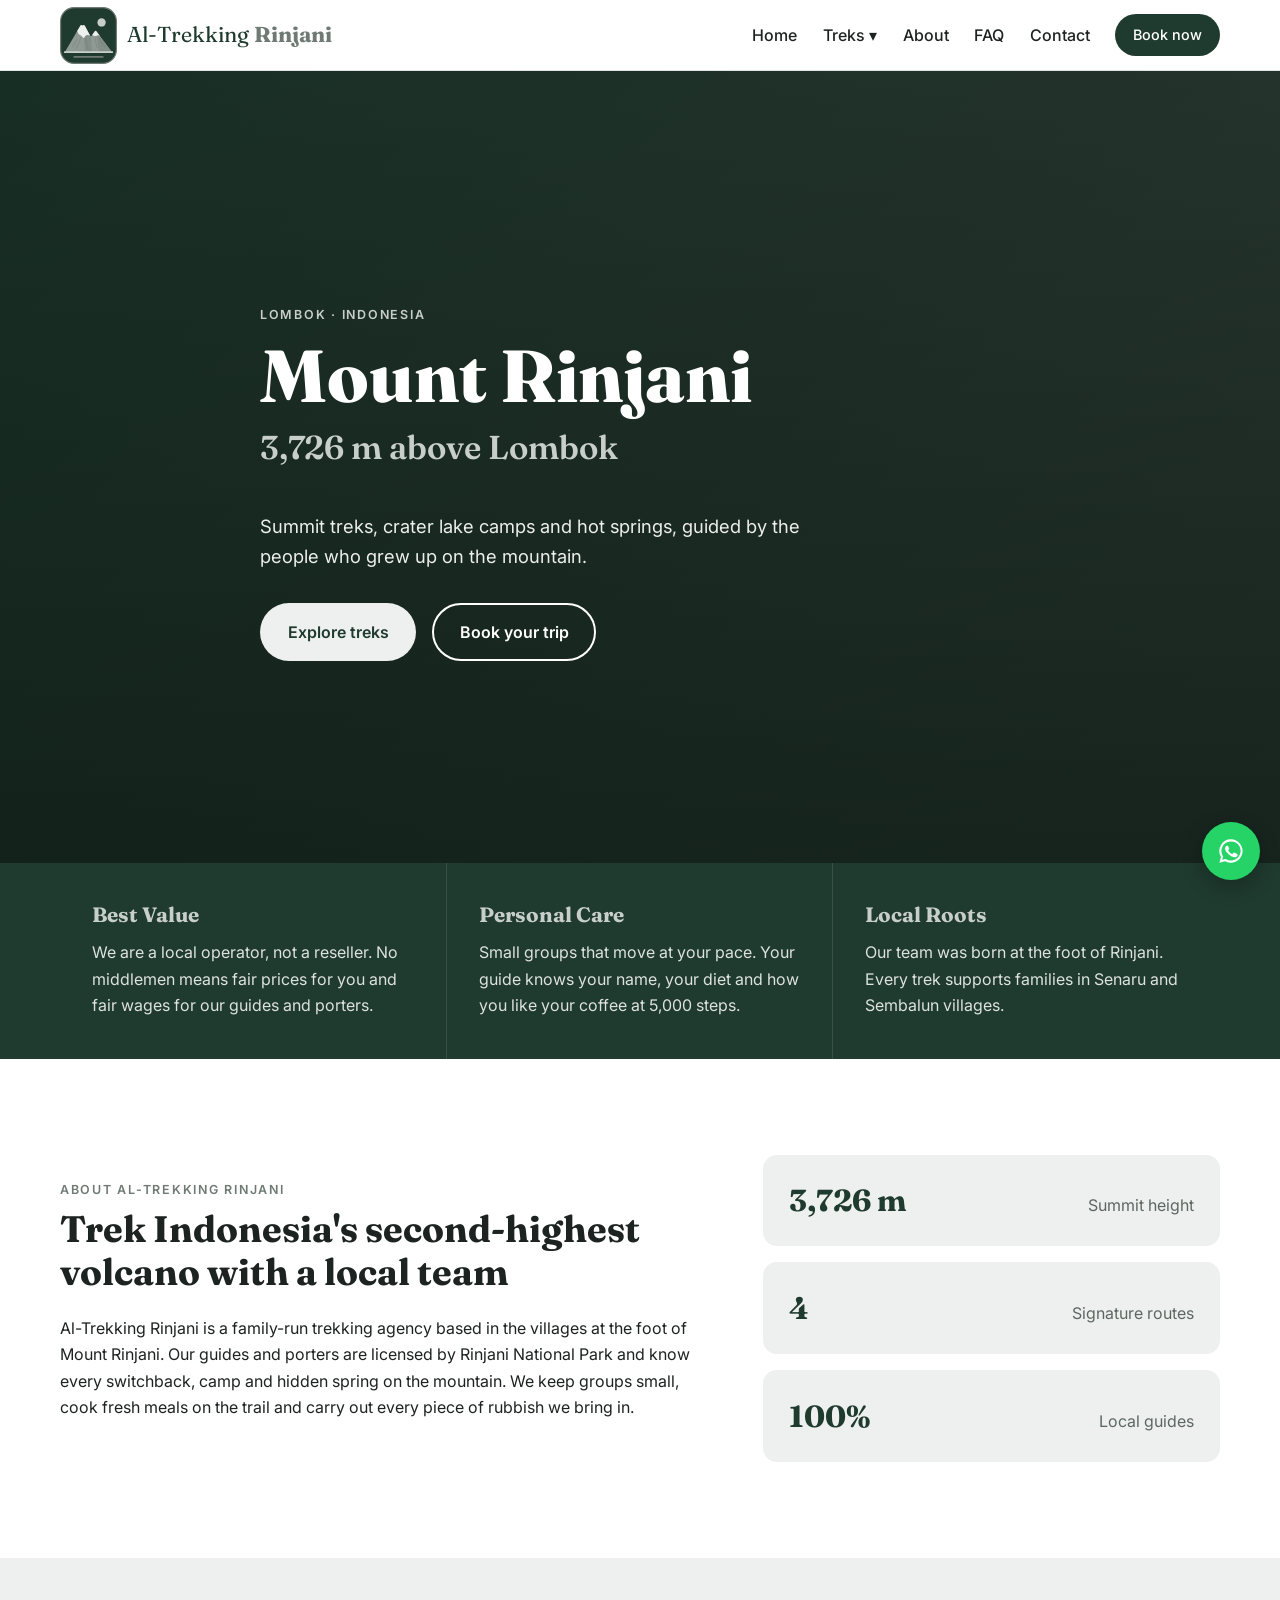
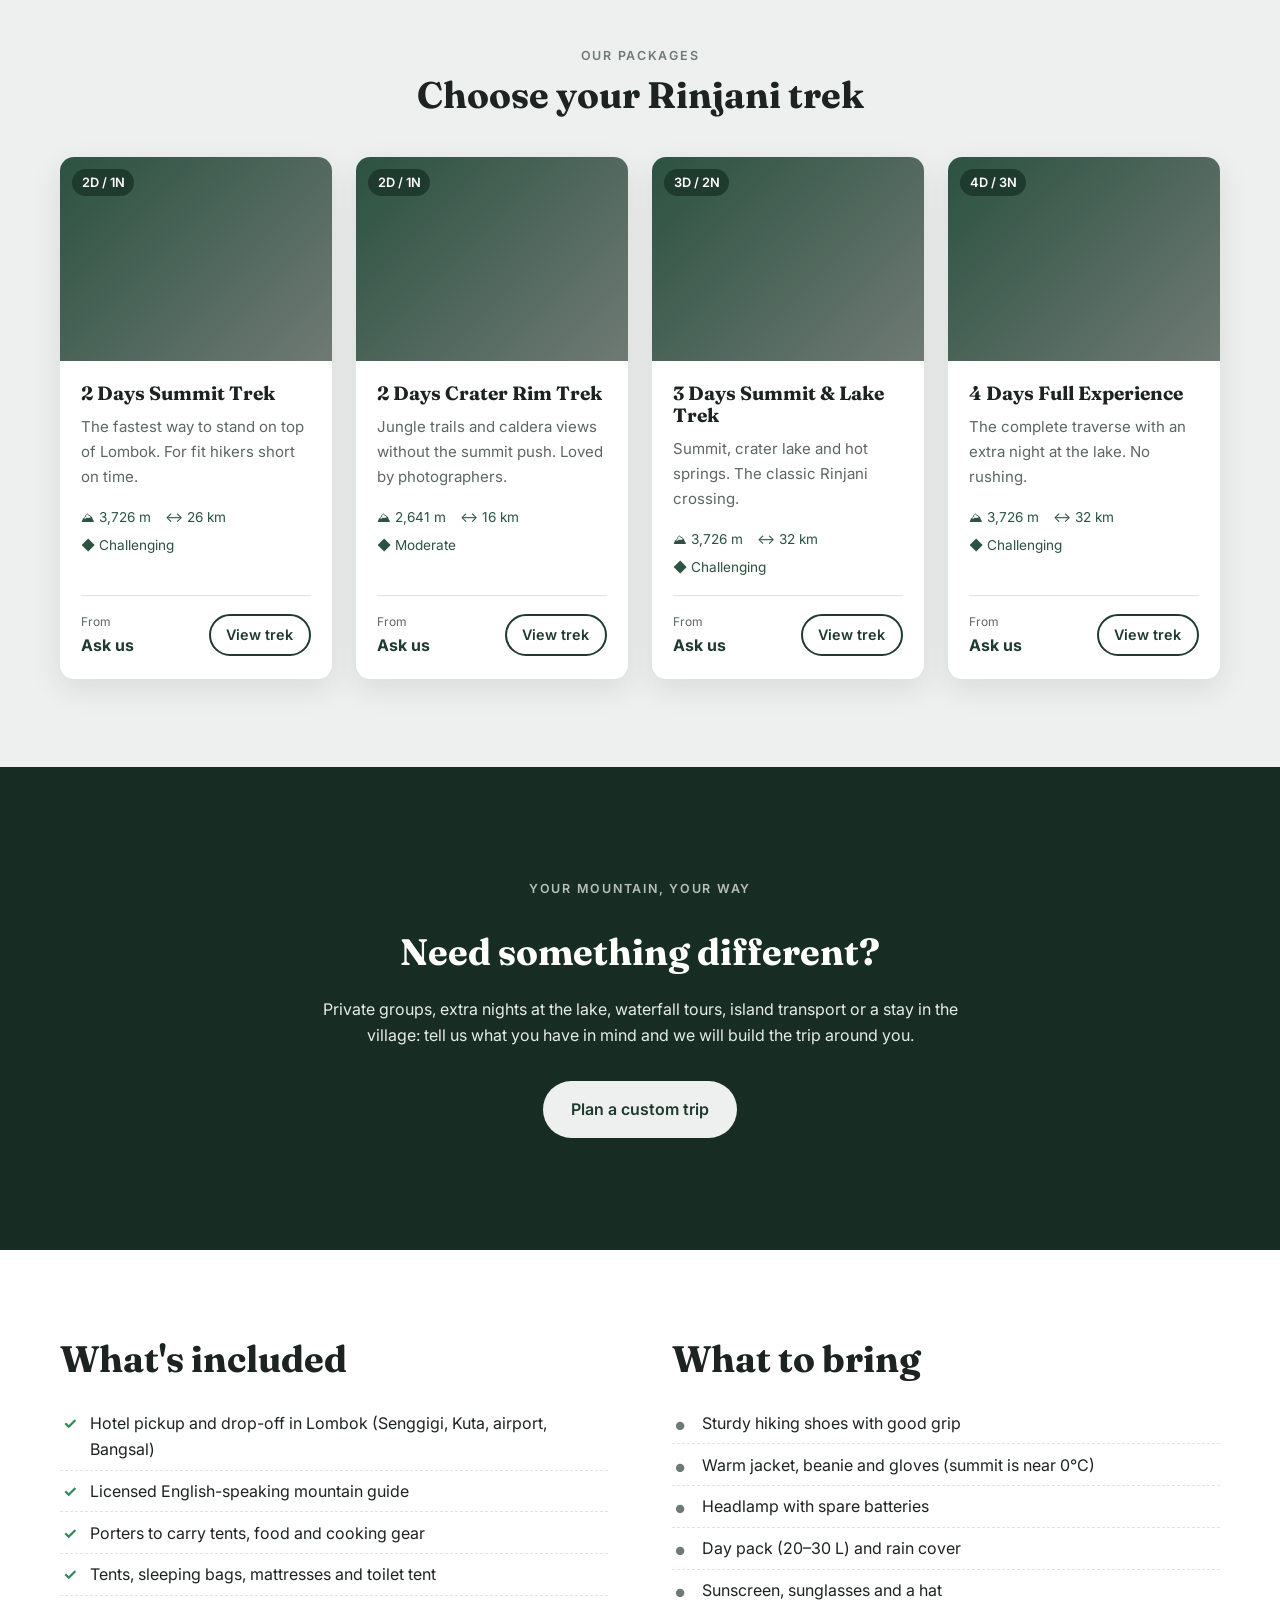
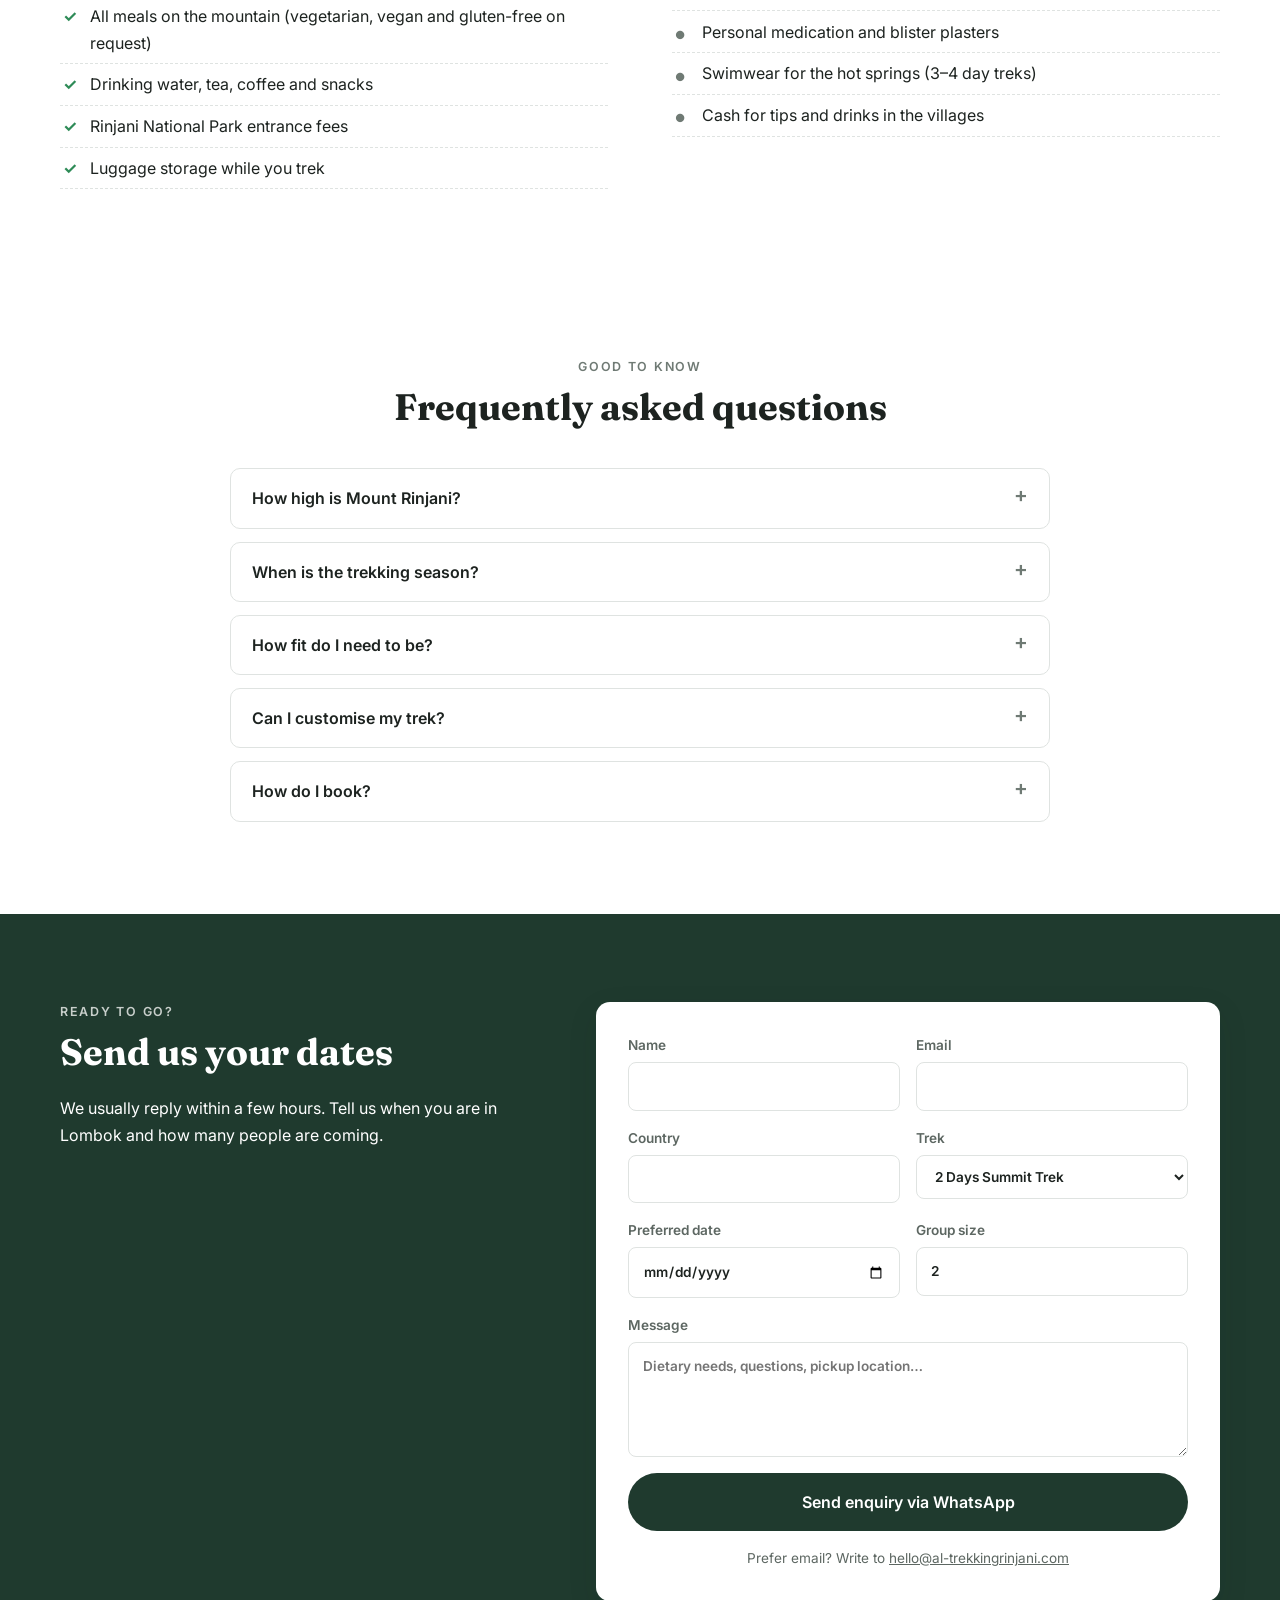
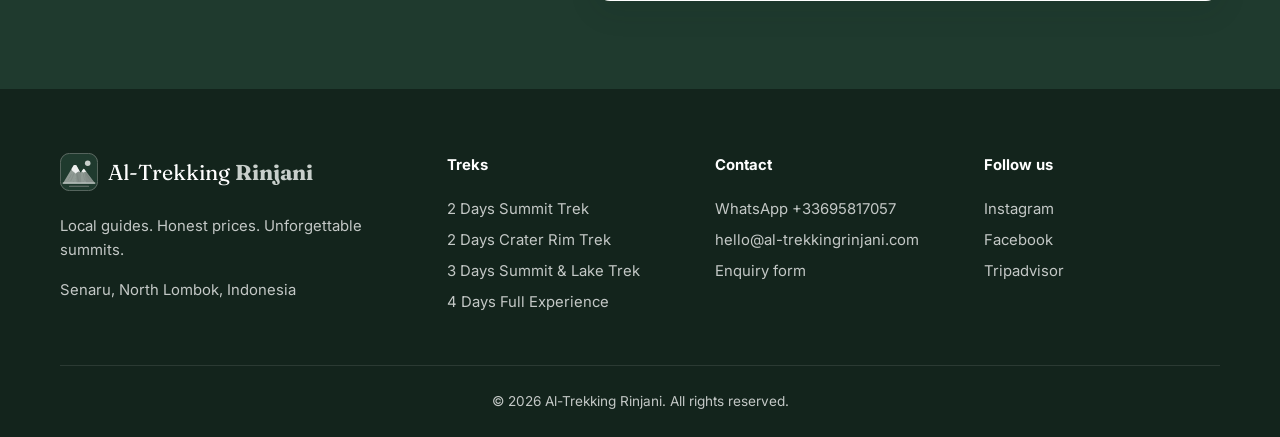
==== site/index.html @ c097862d "Initial commit: static site with Vercel config Co-Authored-By: Claude Opus 5.5 <noreply@anthropic.co" ====
<!doctype html>
<html lang="en">
<head>
<meta charset="utf-8">
<meta name="viewport" content="width=device-width, initial-scale=1">
<title>Al-Trekking Rinjani | Mount Rinjani Trekking Packages</title>
<meta name="description" content="Al-Trekking Rinjani: Local guides. Honest prices. Unforgettable summits.">
<link rel="preconnect" href="https://fonts.googleapis.com">
<link href="https://fonts.googleapis.com/css2?family=Fraunces:opsz,wght@9..144,600;9..144,800&family=Inter:wght@400;500;600&display=swap" rel="stylesheet">
<link rel="icon" type="image/svg+xml" href="assets/img/logo.svg">
<link rel="stylesheet" href="assets/css/style.css">
</head>
<body>
<header class="site-header">
  <div class="container nav">
    <a class="logo" href="index.html"><img class="logo-mark" src="assets/img/logo.svg" alt="" width="57" height="57"><span>Al-Trekking <b>Rinjani</b></span></a>
    <button class="nav-toggle" aria-label="Menu" aria-expanded="false">☰</button>
    <nav class="menu">
      <a href="index.html">Home</a>
      <div class="dropdown">
        <a href="index.html#treks">Treks ▾</a>
        <div class="dropdown-menu"><a href="treks/rinjani-2-days-summit-trek.html">2 Days Summit Trek</a><a href="treks/rinjani-2-days-crater-rim-trek.html">2 Days Crater Rim Trek</a><a href="treks/rinjani-3-days-summit-and-lake-trek.html">3 Days Summit &amp; Lake Trek</a><a href="treks/rinjani-4-days-full-experience.html">4 Days Full Experience</a></div>
      </div>
      <a href="index.html#about">About</a>
      <a href="index.html#faq">FAQ</a>
      <a href="contact.html">Contact</a>
      <a class="btn btn-primary btn-sm" href="https://wa.me/33695817057?text=Hello%20Al-Trekking%20Rinjani%2C%20I%20would%20like%20to%20book%20a%20trek." target="_blank" rel="noopener">Book now</a>
    </nav>
  </div>
</header>
<main>

<section class="hero" style="--img:url('assets/img/hero.jpg')">
  <div class="container hero-inner">
    <p class="eyebrow">Lombok · Indonesia</p>
    <h1>Mount Rinjani<br><span>3,726 m above Lombok</span></h1>
    <p class="lead">Summit treks, crater lake camps and hot springs, guided by the people who grew up on the mountain.</p>
    <div class="hero-cta">
      <a class="btn btn-primary" href="#treks">Explore treks</a>
      <a class="btn btn-ghost" href="https://wa.me/33695817057?text=Hello%20Al-Trekking%20Rinjani%2C%20I%20would%20like%20to%20book%20a%20trek." target="_blank" rel="noopener">Book your trip</a>
    </div>
  </div>
</section>

<section class="why" id="about">
  <div class="container why-grid"><div class="why-item"><h3>Best Value</h3><p>We are a local operator, not a reseller. No middlemen means fair prices for you and fair wages for our guides and porters.</p></div><div class="why-item"><h3>Personal Care</h3><p>Small groups that move at your pace. Your guide knows your name, your diet and how you like your coffee at 5,000 steps.</p></div><div class="why-item"><h3>Local Roots</h3><p>Our team was born at the foot of Rinjani. Every trek supports families in Senaru and Sembalun villages.</p></div></div>
</section>

<section class="intro container">
  <div>
    <p class="eyebrow">About Al-Trekking Rinjani</p>
    <h2>Trek Indonesia's second-highest volcano with a local team</h2>
    <p>Al-Trekking Rinjani is a family-run trekking agency based in the villages at the foot of Mount Rinjani.
    Our guides and porters are licensed by Rinjani National Park and know every switchback, camp and hidden
    spring on the mountain. We keep groups small, cook fresh meals on the trail and carry out every piece of rubbish we bring in.</p>
  </div>
  <div class="stats">
    <div><b>3,726 m</b><span>Summit height</span></div>
    <div><b>4</b><span>Signature routes</span></div>
    <div><b>100%</b><span>Local guides</span></div>
  </div>
</section>

<section class="treks" id="treks">
  <div class="container">
    <div class="section-head">
      <p class="eyebrow">Our packages</p>
      <h2>Choose your Rinjani trek</h2>
    </div>
    <div class="cards">
<article class="card">
  <a href="treks/rinjani-2-days-summit-trek.html" class="card-img" style="--img:url('assets/img/summit.jpg')">
    <span class="tag">2D / 1N</span>
  </a>
  <div class="card-body">
    <h3><a href="treks/rinjani-2-days-summit-trek.html">2 Days Summit Trek</a></h3>
    <p>The fastest way to stand on top of Lombok. For fit hikers short on time.</p>
    <ul class="meta">
      <li>⛰ 3,726 m</li><li>↔ 26 km</li><li>◆ Challenging</li>
    </ul>
    <div class="card-foot">
      <span class="price"><small>From</small> Ask us</span>
      <a class="btn btn-outline btn-sm" href="treks/rinjani-2-days-summit-trek.html">View trek</a>
    </div>
  </div>
</article>
<article class="card">
  <a href="treks/rinjani-2-days-crater-rim-trek.html" class="card-img" style="--img:url('assets/img/crater-rim.jpg')">
    <span class="tag">2D / 1N</span>
  </a>
  <div class="card-body">
    <h3><a href="treks/rinjani-2-days-crater-rim-trek.html">2 Days Crater Rim Trek</a></h3>
    <p>Jungle trails and caldera views without the summit push. Loved by photographers.</p>
    <ul class="meta">
      <li>⛰ 2,641 m</li><li>↔ 16 km</li><li>◆ Moderate</li>
    </ul>
    <div class="card-foot">
      <span class="price"><small>From</small> Ask us</span>
      <a class="btn btn-outline btn-sm" href="treks/rinjani-2-days-crater-rim-trek.html">View trek</a>
    </div>
  </div>
</article>
<article class="card">
  <a href="treks/rinjani-3-days-summit-and-lake-trek.html" class="card-img" style="--img:url('assets/img/lake.jpg')">
    <span class="tag">3D / 2N</span>
  </a>
  <div class="card-body">
    <h3><a href="treks/rinjani-3-days-summit-and-lake-trek.html">3 Days Summit &amp; Lake Trek</a></h3>
    <p>Summit, crater lake and hot springs. The classic Rinjani crossing.</p>
    <ul class="meta">
      <li>⛰ 3,726 m</li><li>↔ 32 km</li><li>◆ Challenging</li>
    </ul>
    <div class="card-foot">
      <span class="price"><small>From</small> Ask us</span>
      <a class="btn btn-outline btn-sm" href="treks/rinjani-3-days-summit-and-lake-trek.html">View trek</a>
    </div>
  </div>
</article>
<article class="card">
  <a href="treks/rinjani-4-days-full-experience.html" class="card-img" style="--img:url('assets/img/full.jpg')">
    <span class="tag">4D / 3N</span>
  </a>
  <div class="card-body">
    <h3><a href="treks/rinjani-4-days-full-experience.html">4 Days Full Experience</a></h3>
    <p>The complete traverse with an extra night at the lake. No rushing.</p>
    <ul class="meta">
      <li>⛰ 3,726 m</li><li>↔ 32 km</li><li>◆ Challenging</li>
    </ul>
    <div class="card-foot">
      <span class="price"><small>From</small> Ask us</span>
      <a class="btn btn-outline btn-sm" href="treks/rinjani-4-days-full-experience.html">View trek</a>
    </div>
  </div>
</article></div>
  </div>
</section>

<section class="custom" style="--img:url('assets/img/custom.jpg')">
  <div class="container custom-inner">
    <p class="eyebrow">Your mountain, your way</p>
    <h2>Need something different?</h2>
    <p>Private groups, extra nights at the lake, waterfall tours, island transport or a stay in the village:
    tell us what you have in mind and we will build the trip around you.</p>
    <a class="btn btn-primary" href="https://wa.me/33695817057?text=Hello%20Al-Trekking%20Rinjani%2C%20I%20would%20like%20a%20custom%20trip." target="_blank" rel="noopener">Plan a custom trip</a>
  </div>
</section>

<section class="practical container">
  <div>
    <h2>What's included</h2>
    <ul class="check"><li>Hotel pickup and drop-off in Lombok (Senggigi, Kuta, airport, Bangsal)</li><li>Licensed English-speaking mountain guide</li><li>Porters to carry tents, food and cooking gear</li><li>Tents, sleeping bags, mattresses and toilet tent</li><li>All meals on the mountain (vegetarian, vegan and gluten-free on request)</li><li>Drinking water, tea, coffee and snacks</li><li>Rinjani National Park entrance fees</li><li>Luggage storage while you trek</li></ul>
  </div>
  <div>
    <h2>What to bring</h2>
    <ul class="dot"><li>Sturdy hiking shoes with good grip</li><li>Warm jacket, beanie and gloves (summit is near 0°C)</li><li>Headlamp with spare batteries</li><li>Day pack (20–30 L) and rain cover</li><li>Sunscreen, sunglasses and a hat</li><li>Personal medication and blister plasters</li><li>Swimwear for the hot springs (3–4 day treks)</li><li>Cash for tips and drinks in the villages</li></ul>
  </div>
</section>

<section class="faq container" id="faq">
  <div class="section-head">
    <p class="eyebrow">Good to know</p>
    <h2>Frequently asked questions</h2>
  </div>
  <details><summary>How high is Mount Rinjani?</summary><p>Mount Rinjani rises to 3,726 m, making it the second-highest volcano in Indonesia and the highest point on Lombok.</p></details><details><summary>When is the trekking season?</summary><p>The national park is usually open from April to December. It closes during the peak of the rainy season (roughly January to March) for safety and environmental recovery.</p></details><details><summary>How fit do I need to be?</summary><p>The crater rim trek suits anyone with regular exercise habits. Summit treks are demanding: expect long, steep sections on loose volcanic sand. If you can hike 6–8 hours on consecutive days, you are ready.</p></details><details><summary>Can I customise my trek?</summary><p>Yes. Every itinerary can be adjusted: private groups, extra nights at the lake, transport around Lombok or a pre-trek stay in the village. Message us and we will build it with you.</p></details><details><summary>How do I book?</summary><p>Send us a message on WhatsApp or through the enquiry form with your dates and group size. We confirm availability, then a small deposit secures your spot; the balance is paid on arrival.</p></details>
</section>

<section class="contact-band" id="contact">
  <div class="container contact-grid">
    <div>
      <p class="eyebrow">Ready to go?</p>
      <h2>Send us your dates</h2>
      <p>We usually reply within a few hours. Tell us when you are in Lombok and how many people are coming.</p>
    </div>
    
<form class="enquiry" data-enquiry>
  <div class="grid-2">
    <label>Name<input name="name" required></label>
    <label>Email<input name="email" type="email" required></label>
    <label>Country<input name="country"></label>
    <label>Trek<select name="trek"><option>2 Days Summit Trek</option><option>2 Days Crater Rim Trek</option><option>3 Days Summit &amp; Lake Trek</option><option>4 Days Full Experience</option><option>Custom trip</option></select></label>
    <label>Preferred date<input name="date" type="date"></label>
    <label>Group size<input name="people" type="number" min="1" value="2"></label>
  </div>
  <label>Message<textarea name="message" rows="4" placeholder="Dietary needs, questions, pickup location…"></textarea></label>
  <button class="btn btn-primary" type="submit">Send enquiry via WhatsApp</button>
  <p class="form-note">Prefer email? Write to <a href="mailto:hello@al-trekkingrinjani.com">hello@al-trekkingrinjani.com</a></p>
</form>
  </div>
</section>
</main>
<footer class="site-footer">
  <div class="container footer-grid">
    <div>
      <a class="logo" href="index.html"><img class="logo-mark" src="assets/img/logo.svg" alt="" width="38" height="38"><span>Al-Trekking <b>Rinjani</b></span></a>
      <p>Local guides. Honest prices. Unforgettable summits.</p>
      <p>Senaru, North Lombok, Indonesia</p>
    </div>
    <div>
      <h4>Treks</h4>
      <a href="treks/rinjani-2-days-summit-trek.html">2 Days Summit Trek</a><a href="treks/rinjani-2-days-crater-rim-trek.html">2 Days Crater Rim Trek</a><a href="treks/rinjani-3-days-summit-and-lake-trek.html">3 Days Summit &amp; Lake Trek</a><a href="treks/rinjani-4-days-full-experience.html">4 Days Full Experience</a>
    </div>
    <div>
      <h4>Contact</h4>
      <a href="https://wa.me/33695817057?text=Hello%20Al-Trekking%20Rinjani%2C%20I%20would%20like%20to%20book%20a%20trek." target="_blank" rel="noopener">WhatsApp +33695817057</a>
      <a href="mailto:hello@al-trekkingrinjani.com">hello@al-trekkingrinjani.com</a>
      <a href="contact.html">Enquiry form</a>
    </div>
    <div>
      <h4>Follow us</h4>
      <a href="https://instagram.com/" target="_blank" rel="noopener">Instagram</a>
      <a href="https://facebook.com/" target="_blank" rel="noopener">Facebook</a>
      <a href="https://tripadvisor.com/" target="_blank" rel="noopener">Tripadvisor</a>
    </div>
  </div>
  <div class="container copyright">© <span data-year></span> Al-Trekking Rinjani. All rights reserved.</div>
</footer>
<a class="wa-float" href="https://wa.me/33695817057?text=Hello%20Al-Trekking%20Rinjani%2C%20I%20would%20like%20to%20book%20a%20trek." target="_blank" rel="noopener" aria-label="Chat on WhatsApp">
  <svg viewBox="0 0 24 24" width="28" height="28" fill="currentColor"><path d="M12 2a10 10 0 0 0-8.6 15.1L2 22l5-1.3A10 10 0 1 0 12 2Zm0 18.2a8.2 8.2 0 0 1-4.2-1.2l-.3-.2-3 .8.8-2.9-.2-.3A8.2 8.2 0 1 1 12 20.2Zm4.5-6.1c-.2-.1-1.5-.7-1.7-.8s-.4-.1-.6.1-.7.8-.8 1-.3.2-.5.1a6.7 6.7 0 0 1-3.3-2.9c-.3-.4.3-.4.8-1.4a.5.5 0 0 0 0-.5l-.8-1.8c-.2-.5-.4-.4-.6-.4h-.5a1 1 0 0 0-.7.3 3 3 0 0 0-.9 2.2 5.2 5.2 0 0 0 1.1 2.7 11.8 11.8 0 0 0 4.5 4c1.7.7 2.3.8 3.2.6a2.7 2.7 0 0 0 1.8-1.2 2.2 2.2 0 0 0 .1-1.3c0-.1-.2-.2-.5-.3Z"/></svg>
</a>
<script>window.AGENCY_WA = "33695817057";</script>
<script src="assets/js/main.js"></script>
</body>
</html>
---- site/assets/css/style.css ----
:root {
  --forest: #1f3a2e;
  --forest-2: #2c5241;
  --accent: #6f7a74;      /* stone gray */
  --accent-2: #4f5853;
  --mist: #eef0ef;        /* light gray backgrounds */
  --on-dark: #c8cfcb;     /* gray text on green */
  --ink: #1d2320;
  --muted: #5d6762;
  --line: #dfe3e1;
  --white: #fff;
  --radius: 14px;
  --shadow: 0 10px 30px rgba(20, 35, 28, .10);
  --serif: "Fraunces", Georgia, serif;
  --sans: "Inter", system-ui, sans-serif;
}

* { box-sizing: border-box; }
html { scroll-behavior: smooth; scroll-padding-top: 80px; }
body { margin: 0; font: 16px/1.65 var(--sans); color: var(--ink); background: var(--white); }
img { max-width: 100%; }
a { color: inherit; }
h1, h2, h3 { font-family: var(--serif); line-height: 1.15; margin: 0 0 .6em; }
h2 { font-size: clamp(1.6rem, 3vw, 2.3rem); }
.container { width: min(1160px, 100% - 32px); margin-inline: auto; }
.eyebrow { text-transform: uppercase; letter-spacing: .14em; font-size: .78rem; font-weight: 600; color: var(--accent); margin: 0 0 .5rem; }
.section-head { text-align: center; margin-bottom: 2.5rem; }

/* Buttons */
.btn { display: inline-block; padding: .85em 1.6em; border-radius: 999px; font-weight: 600; text-decoration: none; border: 2px solid transparent; cursor: pointer; font: inherit; font-weight: 600; transition: .2s; text-align: center; }
.btn-sm { padding: .5em 1.1em; font-size: .9rem; }
.btn-primary { background: var(--forest); color: var(--white); }
.btn-primary:hover { background: var(--forest-2); }
.hero .btn-primary, .custom .btn-primary { background: var(--mist); color: var(--forest); }
.hero .btn-primary:hover, .custom .btn-primary:hover { background: var(--white); }
.btn-ghost { border-color: var(--white); color: var(--white); }
.btn-ghost:hover { background: var(--white); color: var(--forest); }
.btn-outline { border-color: var(--forest); color: var(--forest); background: transparent; }
.btn-outline:hover { background: var(--forest); color: var(--white); }

/* Header */
.site-header { position: sticky; top: 0; z-index: 50; background: rgba(255,255,255,.96); backdrop-filter: blur(8px); border-bottom: 1px solid var(--line); }
.nav { display: flex; align-items: center; justify-content: space-between; height: 70px; }
.logo { display: inline-flex; align-items: center; gap: .6rem; font-family: var(--serif); font-size: 1.35rem; text-decoration: none; color: var(--forest); white-space: nowrap; }
.logo b { color: var(--accent); }
.logo-mark { display: block; flex: none; }
.menu { display: flex; align-items: center; gap: 1.6rem; }
.menu > a, .dropdown > a { text-decoration: none; font-weight: 500; }
.menu > a:not(.btn):hover, .dropdown > a:hover { color: var(--accent); }
.dropdown { position: relative; }
.dropdown-menu { position: absolute; top: 100%; left: -1rem; min-width: 250px; background: var(--white); border-radius: 10px; box-shadow: var(--shadow); padding: .5rem; display: none; }
.dropdown:hover .dropdown-menu, .dropdown:focus-within .dropdown-menu { display: block; }
.dropdown-menu a { display: block; padding: .55rem .8rem; border-radius: 6px; text-decoration: none; }
.dropdown-menu a:hover { background: var(--mist); }
.nav-toggle { display: none; background: none; border: 0; font-size: 1.6rem; cursor: pointer; color: var(--forest); }

/* Hero (image falls back to gradient if missing) */
.hero { position: relative; min-height: 88vh; display: grid; align-items: center; color: var(--white);
  background: linear-gradient(180deg, rgba(10,25,18,.35), rgba(10,25,18,.75)), var(--img), linear-gradient(135deg, var(--forest), #3d4541);
  background-size: cover; background-position: center; }
.hero-sm { min-height: 46vh; }
.hero-inner { padding: 6rem 0 4rem; max-width: 760px; }
.hero h1 { font-size: clamp(2.4rem, 6vw, 4.6rem); font-weight: 800; }
.hero h1 span { display: block; font-size: .45em; font-weight: 600; color: var(--on-dark); margin-top: .3em; }
.hero .eyebrow { color: var(--on-dark); }
.lead { font-size: 1.15rem; opacity: .92; max-width: 600px; }
.hero-cta { display: flex; gap: 1rem; flex-wrap: wrap; margin-top: 2rem; }

/* Why us */
.why { background: var(--forest); color: var(--white); }
.why-grid { display: grid; grid-template-columns: repeat(3, 1fr); }
.why-item { padding: 2.5rem 2rem; border-right: 1px solid rgba(255,255,255,.12); }
.why-item:last-child { border-right: 0; }
.why-item h3 { color: var(--on-dark); font-size: 1.3rem; }
.why-item p { margin: 0; opacity: .85; }

/* Intro */
.intro { display: grid; grid-template-columns: 1.4fr 1fr; gap: 4rem; align-items: center; padding: 6rem 0; }
.stats { display: grid; gap: 1rem; }
.stats div { background: var(--mist); border-radius: var(--radius); padding: 1.3rem 1.6rem; display: flex; justify-content: space-between; align-items: baseline; }
.stats b { font-family: var(--serif); font-size: 1.9rem; color: var(--forest); }
.stats span { color: var(--muted); }

/* Cards */
.treks { background: var(--mist); padding: 5.5rem 0; }
.cards { display: grid; grid-template-columns: repeat(auto-fill, minmax(250px, 1fr)); gap: 1.5rem; }
.card { background: var(--white); border-radius: var(--radius); overflow: hidden; box-shadow: var(--shadow); display: flex; flex-direction: column; transition: transform .2s; }
.card:hover { transform: translateY(-4px); }
.card-img { display: block; aspect-ratio: 4/3; position: relative;
  background: var(--img), linear-gradient(135deg, var(--forest-2), #6f7a74); background-size: cover; background-position: center; }
.tag { position: absolute; top: 12px; left: 12px; background: var(--forest); color: var(--white); font-size: .8rem; font-weight: 600; padding: .25em .75em; border-radius: 999px; }
.card-body { padding: 1.3rem; display: flex; flex-direction: column; flex: 1; }
.card-body h3 { font-size: 1.2rem; }
.card-body h3 a { text-decoration: none; }
.card-body p { color: var(--muted); font-size: .94rem; margin: 0 0 1rem; }
.meta { list-style: none; padding: 0; margin: 0 0 1rem; display: flex; flex-wrap: wrap; gap: .4rem .9rem; font-size: .85rem; color: var(--forest-2); }
.card-foot { margin-top: auto; display: flex; justify-content: space-between; align-items: center; border-top: 1px solid var(--line); padding-top: 1rem; }
.price { font-weight: 700; color: var(--forest); }
.price small { display: block; font-weight: 400; color: var(--muted); font-size: .75rem; }

/* Custom trip band */
.custom { color: var(--white); text-align: center; padding: 7rem 0;
  background: linear-gradient(rgba(15,30,22,.7), rgba(15,30,22,.7)), var(--img), var(--forest-2); background-size: cover; background-position: center; }
.custom-inner { max-width: 680px; }
.custom .eyebrow { color: var(--on-dark); }
.custom p { opacity: .9; margin-bottom: 2rem; }

/* Lists */
.practical { display: grid; grid-template-columns: 1fr 1fr; gap: 4rem; padding: 5.5rem 0; }
ul.check, ul.cross, ul.dot { list-style: none; padding: 0; margin: 0; }
ul.check li, ul.cross li, ul.dot li { padding: .45rem 0 .45rem 1.9rem; position: relative; border-bottom: 1px dashed var(--line); }
ul.check li::before { content: "✓"; color: #2e8b57; }
ul.cross li::before { content: "✕"; color: #c0392b; }
ul.dot li::before { content: "●"; color: var(--accent); font-size: .7em; top: .9rem; }
ul.check li::before, ul.cross li::before, ul.dot li::before { position: absolute; left: .2rem; font-weight: 700; }

/* FAQ */
.faq { padding: 5rem 0; max-width: 820px; }
.trek-main .faq { padding: 0; }
details { border: 1px solid var(--line); border-radius: 10px; margin-bottom: .8rem; background: var(--white); }
summary { cursor: pointer; padding: 1rem 1.3rem; font-weight: 600; list-style: none; display: flex; justify-content: space-between; }
summary::after { content: "+"; color: var(--accent); font-size: 1.3rem; line-height: 1; }
details[open] summary::after { content: "−"; }
details p { margin: 0; padding: 0 1.3rem 1.2rem; color: var(--muted); }

/* Contact / forms */
.contact-band { background: var(--forest); color: var(--white); padding: 5.5rem 0; }
.contact-band .eyebrow { color: var(--on-dark); }
.contact-grid { display: grid; grid-template-columns: 1fr 1.3fr; gap: 3.5rem; align-items: start; }
.page-pad { padding: 5rem 0; }
.contact-info a { color: var(--forest); }
.enquiry { background: var(--white); color: var(--ink); padding: 2rem; border-radius: var(--radius); box-shadow: var(--shadow); }
.grid-2 { display: grid; grid-template-columns: 1fr 1fr; gap: 0 1rem; }
.enquiry label { display: block; font-size: .85rem; font-weight: 600; color: var(--muted); margin-bottom: 1rem; }
.enquiry input, .enquiry select, .enquiry textarea { display: block; width: 100%; margin-top: .35rem; padding: .75rem .9rem; border: 1px solid var(--line); border-radius: 8px; font: inherit; color: var(--ink); background: var(--white); }
.enquiry input:focus, .enquiry select:focus, .enquiry textarea:focus { outline: 2px solid var(--accent); border-color: transparent; }
.enquiry .btn { width: 100%; }
.form-note { font-size: .85rem; color: var(--muted); text-align: center; margin: 1rem 0 0; }

/* Trek page */
.facts { display: grid; grid-template-columns: repeat(5, 1fr); background: var(--white); border-radius: var(--radius); box-shadow: var(--shadow); margin-top: -3rem; position: relative; overflow: hidden; }
.facts div { padding: 1.2rem 1.4rem; border-right: 1px solid var(--line); }
.facts div:last-child { border-right: 0; }
.facts span { display: block; font-size: .75rem; text-transform: uppercase; letter-spacing: .1em; color: var(--muted); }
.facts b { color: var(--forest); }
.tabs { display: flex; gap: .5rem; overflow-x: auto; position: sticky; top: 70px; z-index: 40; background: var(--white); padding: 1rem 0; margin-top: 1.5rem; border-bottom: 1px solid var(--line); }
.tabs a { text-decoration: none; padding: .45rem 1rem; border-radius: 999px; font-weight: 500; white-space: nowrap; }
.tabs a:hover, .tabs a.active { background: var(--mist); color: var(--forest); }
.trek-layout { display: grid; grid-template-columns: 1fr 320px; gap: 3rem; padding: 3rem 0 5rem; }
.trek-main section { margin-bottom: 3.5rem; }
.two-col { display: grid; grid-template-columns: 1fr 1fr; gap: 2rem; }
.timeline { border-left: 3px solid var(--accent); padding-left: 1.6rem; }
.day { position: relative; padding-bottom: 1.6rem; }
.day::before { content: ""; position: absolute; left: calc(-1.6rem - 9px); top: .35rem; width: 15px; height: 15px; border-radius: 50%; background: var(--white); border: 3px solid var(--accent); }
.day h3 { font-size: 1.15rem; color: var(--forest); }
.day p { margin: 0; color: var(--muted); }
.trek-aside { position: relative; }
.price-box { position: sticky; top: 150px; background: var(--mist); border-radius: var(--radius); padding: 1.8rem; display: grid; gap: .7rem; }
.price-box span { color: var(--muted); font-size: .85rem; }
.price-box b { font-family: var(--serif); font-size: 2rem; color: var(--forest); }
.price-box small { color: var(--muted); margin-bottom: .6rem; }

/* Footer */
.site-footer { background: #13241c; color: rgba(255,255,255,.75); padding: 4rem 0 1.5rem; font-size: .93rem; }
.footer-grid { display: grid; grid-template-columns: 1.5fr 1fr 1fr 1fr; gap: 2rem; }
.site-footer .logo { color: var(--white); }
.site-footer .logo b { color: var(--on-dark); }
.site-footer h4 { color: var(--white); margin: 0 0 1rem; }
.site-footer a:not(.logo) { display: block; text-decoration: none; padding: .2rem 0; }
.site-footer a:hover { color: var(--white); }
.copyright { border-top: 1px solid rgba(255,255,255,.1); margin-top: 3rem; padding-top: 1.5rem; text-align: center; font-size: .85rem; }

/* WhatsApp floating button */
.wa-float { position: fixed; right: 20px; bottom: 20px; width: 58px; height: 58px; border-radius: 50%; background: #25d366; color: var(--white); display: grid; place-items: center; box-shadow: 0 6px 20px rgba(0,0,0,.25); z-index: 60; transition: transform .2s; }
.wa-float:hover { transform: scale(1.08); }

/* Responsive */
@media (max-width: 900px) {
  .nav-toggle { display: block; }
  .menu { position: absolute; top: 70px; left: 0; right: 0; background: var(--white); flex-direction: column; align-items: stretch; gap: 0; padding: 1rem 16px; border-bottom: 1px solid var(--line); display: none; }
  .menu.open { display: flex; }
  .menu > a, .dropdown > a { padding: .7rem 0; display: block; }
  .dropdown-menu { position: static; box-shadow: none; display: block; padding: 0 0 0 1rem; }
  .menu .btn { margin-top: .6rem; }
  .why-grid, .intro, .practical, .contact-grid, .trek-layout, .two-col, .footer-grid { grid-template-columns: 1fr; }
  .why-item { border-right: 0; border-bottom: 1px solid rgba(255,255,255,.12); }
  .intro { gap: 2rem; padding: 4rem 0; }
  .practical { gap: 2.5rem; }
  .facts { grid-template-columns: repeat(2, 1fr); }
  .facts div { border-bottom: 1px solid var(--line); }
  .price-box { position: static; }
  .trek-aside { order: -1; }
}
@media (max-width: 520px) {
  .grid-2 { grid-template-columns: 1fr; }
  .enquiry { padding: 1.3rem; }
  .hero { min-height: 80vh; }
  .hero-sm { min-height: 40vh; }
}
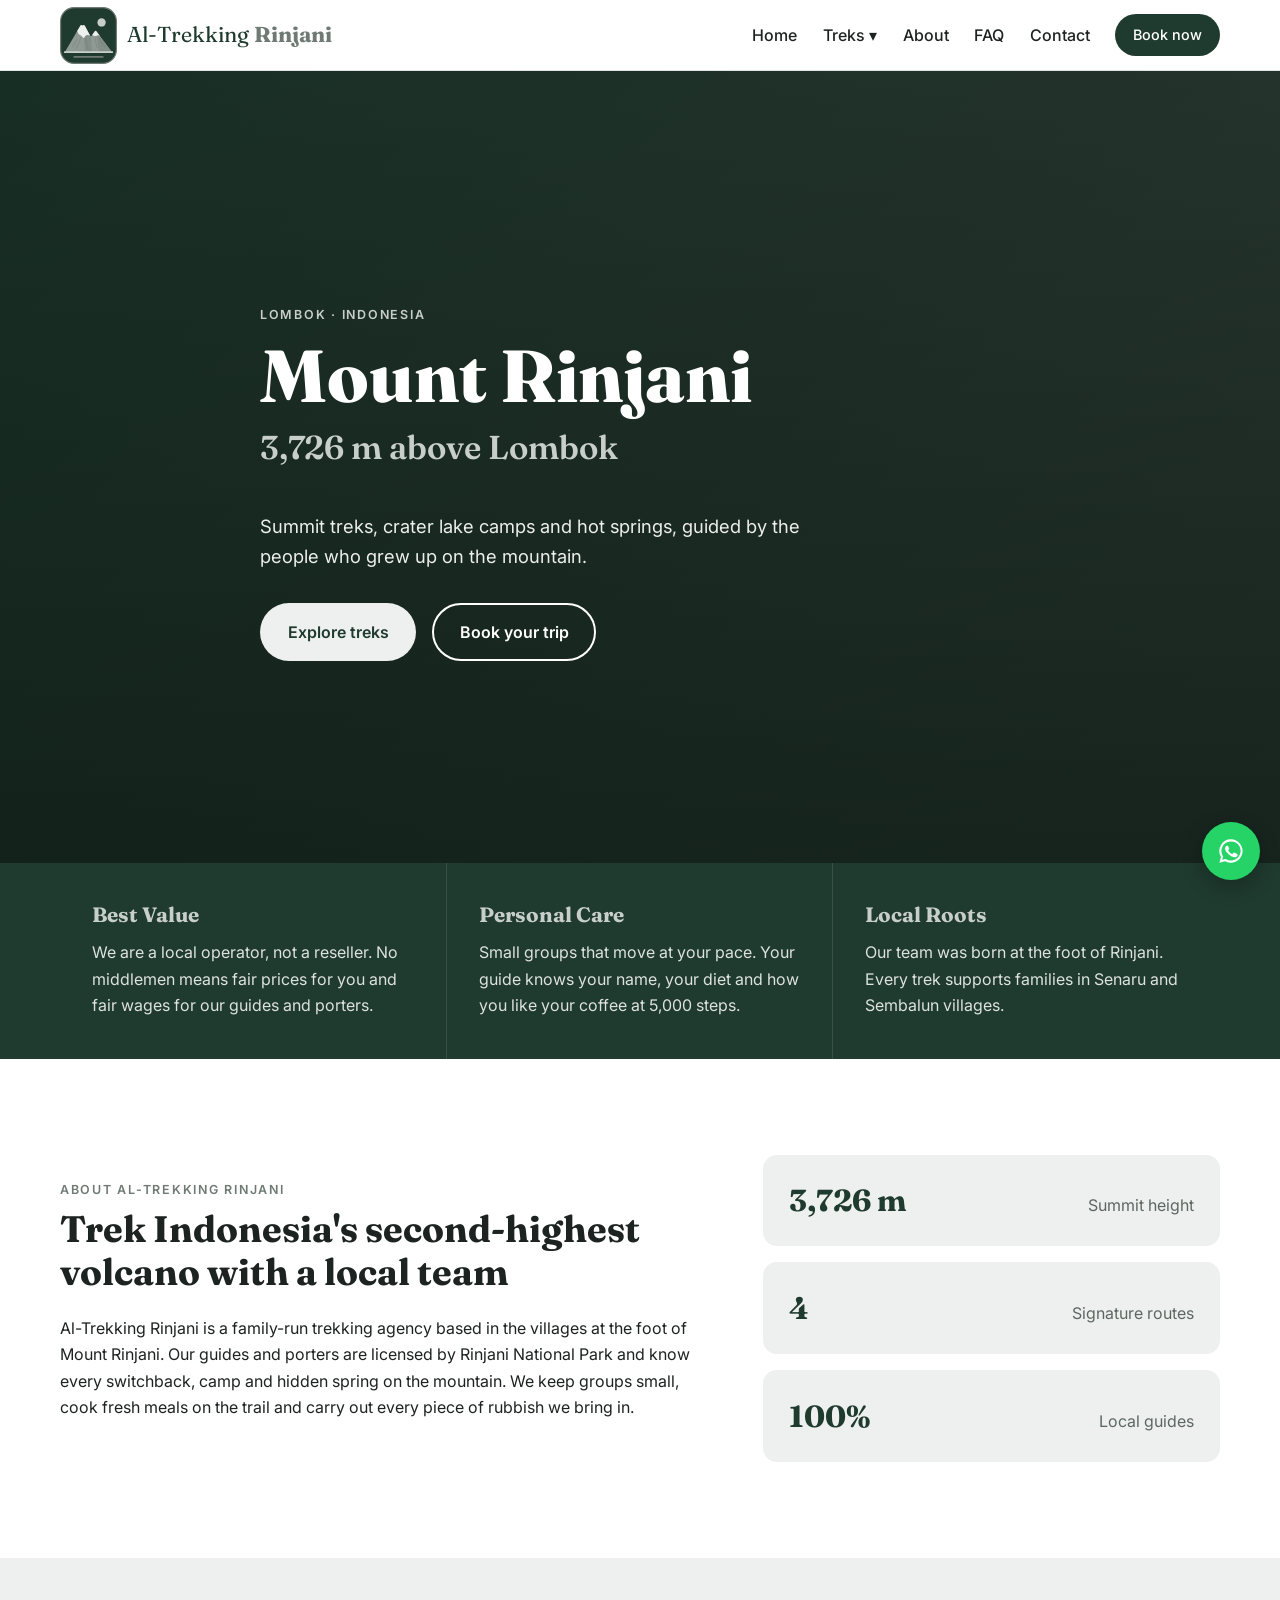
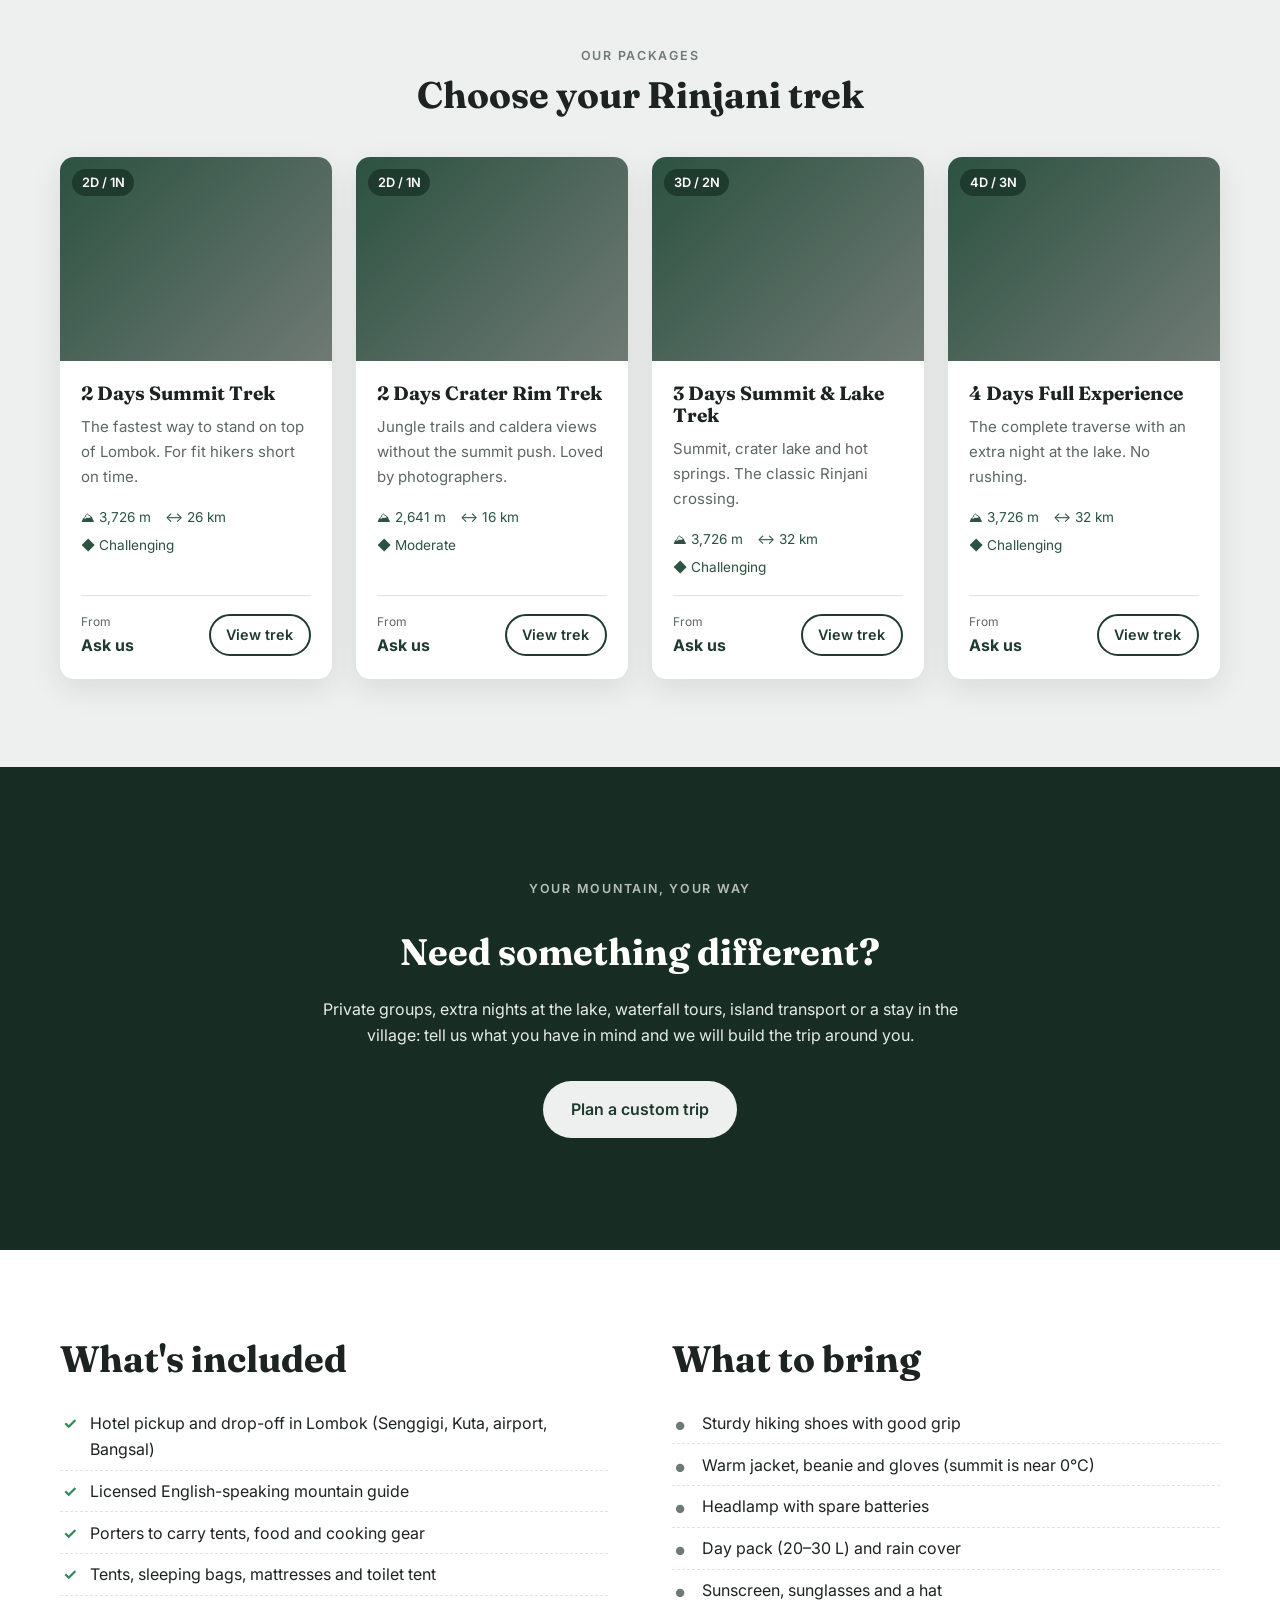
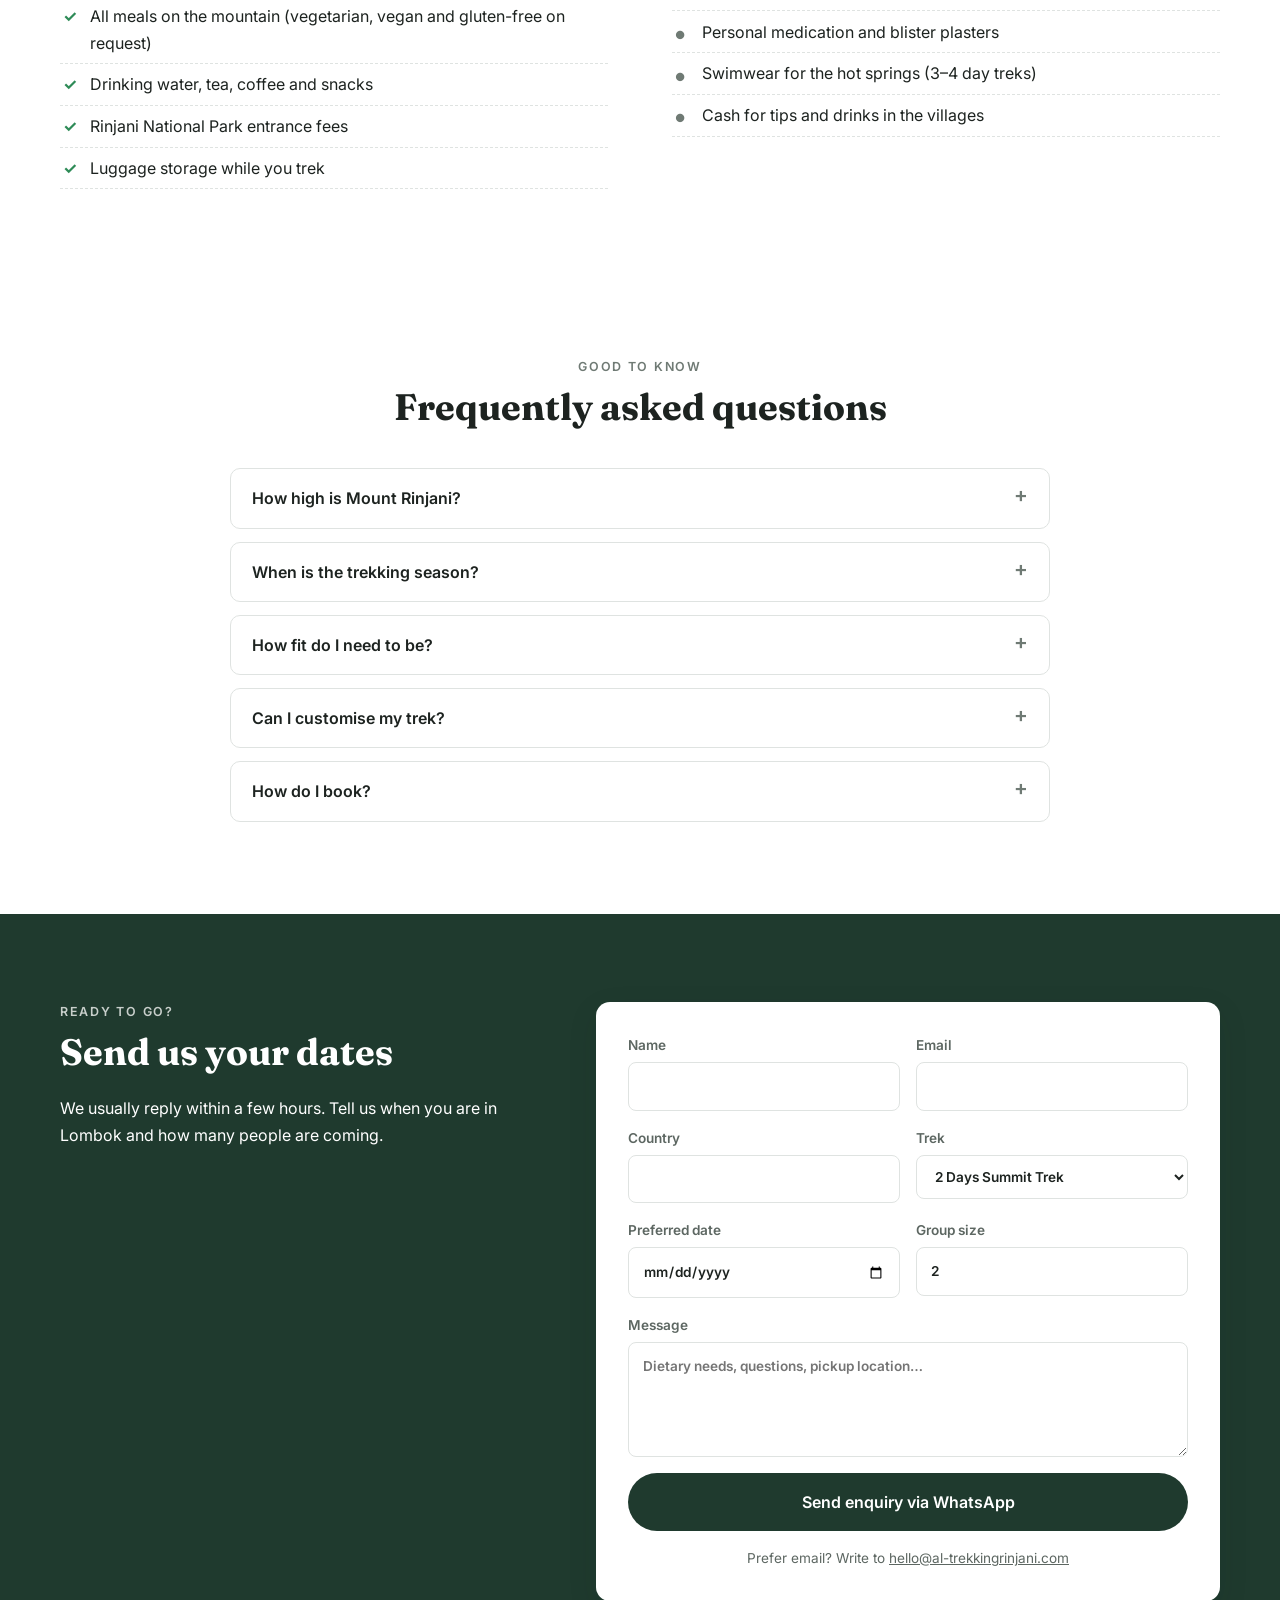
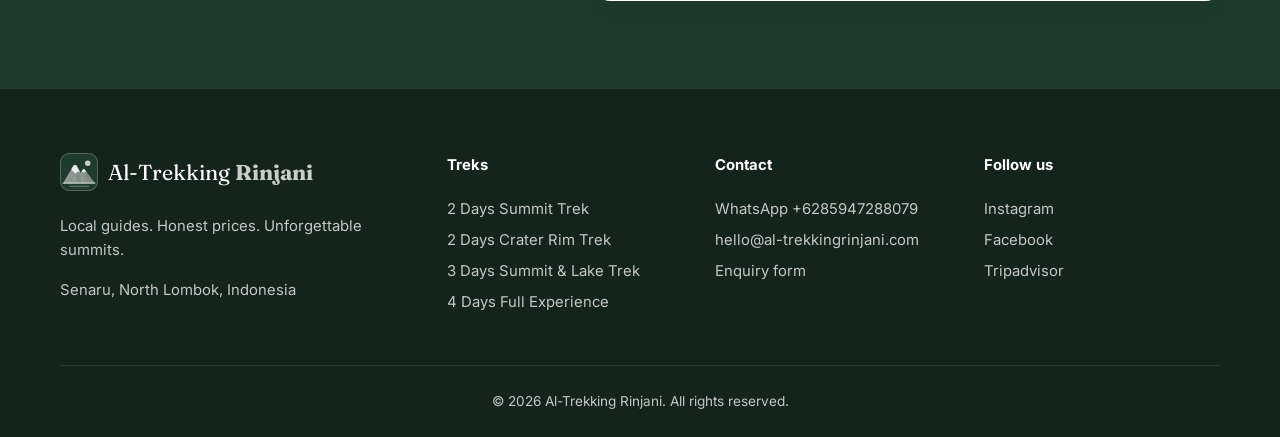
==== commit e668f442: "docs: fixing wa number." ====
--- a/site/index.html
+++ b/site/index.html
@@ -24,7 +24,7 @@
       <a href="index.html#about">About</a>
       <a href="index.html#faq">FAQ</a>
       <a href="contact.html">Contact</a>
-      <a class="btn btn-primary btn-sm" href="https://wa.me/33695817057?text=Hello%20Al-Trekking%20Rinjani%2C%20I%20would%20like%20to%20book%20a%20trek." target="_blank" rel="noopener">Book now</a>
+      <a class="btn btn-primary btn-sm" href="https://wa.me/6285947288079?text=Hello%20Al-Trekking%20Rinjani%2C%20I%20would%20like%20to%20book%20a%20trek." target="_blank" rel="noopener">Book now</a>
     </nav>
   </div>
 </header>
@@ -37,7 +37,7 @@
     <p class="lead">Summit treks, crater lake camps and hot springs, guided by the people who grew up on the mountain.</p>
     <div class="hero-cta">
       <a class="btn btn-primary" href="#treks">Explore treks</a>
-      <a class="btn btn-ghost" href="https://wa.me/33695817057?text=Hello%20Al-Trekking%20Rinjani%2C%20I%20would%20like%20to%20book%20a%20trek." target="_blank" rel="noopener">Book your trip</a>
+      <a class="btn btn-ghost" href="https://wa.me/6285947288079?text=Hello%20Al-Trekking%20Rinjani%2C%20I%20would%20like%20to%20book%20a%20trek." target="_blank" rel="noopener">Book your trip</a>
     </div>
   </div>
 </section>
@@ -141,7 +141,7 @@
     <h2>Need something different?</h2>
     <p>Private groups, extra nights at the lake, waterfall tours, island transport or a stay in the village:
     tell us what you have in mind and we will build the trip around you.</p>
-    <a class="btn btn-primary" href="https://wa.me/33695817057?text=Hello%20Al-Trekking%20Rinjani%2C%20I%20would%20like%20a%20custom%20trip." target="_blank" rel="noopener">Plan a custom trip</a>
+    <a class="btn btn-primary" href="https://wa.me/6285947288079?text=Hello%20Al-Trekking%20Rinjani%2C%20I%20would%20like%20a%20custom%20trip." target="_blank" rel="noopener">Plan a custom trip</a>
   </div>
 </section>
 
@@ -201,7 +201,7 @@
     </div>
     <div>
       <h4>Contact</h4>
-      <a href="https://wa.me/33695817057?text=Hello%20Al-Trekking%20Rinjani%2C%20I%20would%20like%20to%20book%20a%20trek." target="_blank" rel="noopener">WhatsApp +33695817057</a>
+      <a href="https://wa.me/6285947288079?text=Hello%20Al-Trekking%20Rinjani%2C%20I%20would%20like%20to%20book%20a%20trek." target="_blank" rel="noopener">WhatsApp +6285947288079</a>
       <a href="mailto:hello@al-trekkingrinjani.com">hello@al-trekkingrinjani.com</a>
       <a href="contact.html">Enquiry form</a>
     </div>
@@ -214,10 +214,10 @@
   </div>
   <div class="container copyright">© <span data-year></span> Al-Trekking Rinjani. All rights reserved.</div>
 </footer>
-<a class="wa-float" href="https://wa.me/33695817057?text=Hello%20Al-Trekking%20Rinjani%2C%20I%20would%20like%20to%20book%20a%20trek." target="_blank" rel="noopener" aria-label="Chat on WhatsApp">
+<a class="wa-float" href="https://wa.me/6285947288079?text=Hello%20Al-Trekking%20Rinjani%2C%20I%20would%20like%20to%20book%20a%20trek." target="_blank" rel="noopener" aria-label="Chat on WhatsApp">
   <svg viewBox="0 0 24 24" width="28" height="28" fill="currentColor"><path d="M12 2a10 10 0 0 0-8.6 15.1L2 22l5-1.3A10 10 0 1 0 12 2Zm0 18.2a8.2 8.2 0 0 1-4.2-1.2l-.3-.2-3 .8.8-2.9-.2-.3A8.2 8.2 0 1 1 12 20.2Zm4.5-6.1c-.2-.1-1.5-.7-1.7-.8s-.4-.1-.6.1-.7.8-.8 1-.3.2-.5.1a6.7 6.7 0 0 1-3.3-2.9c-.3-.4.3-.4.8-1.4a.5.5 0 0 0 0-.5l-.8-1.8c-.2-.5-.4-.4-.6-.4h-.5a1 1 0 0 0-.7.3 3 3 0 0 0-.9 2.2 5.2 5.2 0 0 0 1.1 2.7 11.8 11.8 0 0 0 4.5 4c1.7.7 2.3.8 3.2.6a2.7 2.7 0 0 0 1.8-1.2 2.2 2.2 0 0 0 .1-1.3c0-.1-.2-.2-.5-.3Z"/></svg>
 </a>
-<script>window.AGENCY_WA = "33695817057";</script>
+<script>window.AGENCY_WA = "6285947288079";</script>
 <script src="assets/js/main.js"></script>
 </body>
 </html>
